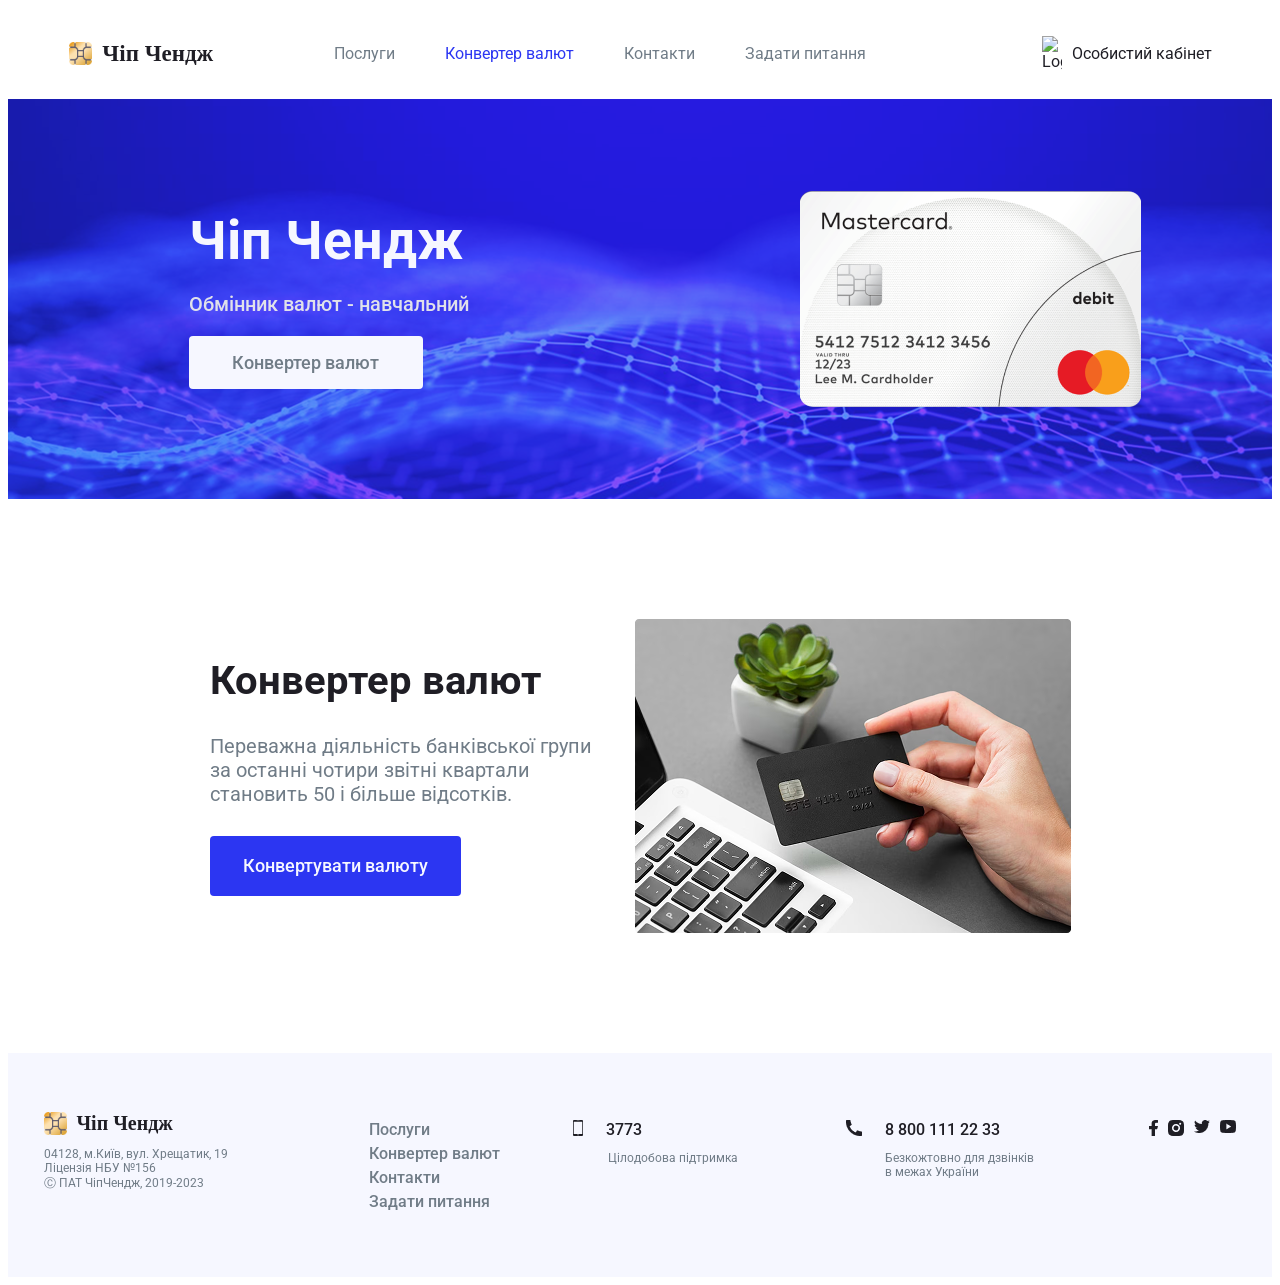
==== index.html @ 42cbcd16 "Rename main.html to index.html" ====
<!doctype html>
<html lang="en">
  <head>
    <meta charset="UTF-8" />
    <meta name="viewport" content="width=device-width, initial-scale=1.0" />
    <title>My First Project</title>
    <link rel="stylesheet" href="style.css" />
    <link rel="preconnect" href="https://fonts.googleapis.com" />
    <link rel="preconnect" href="https://fonts.gstatic.com" crossorigin />
    <link
      href="https://fonts.googleapis.com/css2?family=Roboto:ital,wght@0,100..900;1,100..900&display=swap"
      rel="stylesheet"
    />
  </head>
  <body>
    <header class="logo-wrapper">
      <div class="container-logo">
        <a class="container-logo__text" href="main.html">
          <img class="container-logo__image" src="img/logo.png" alt="Logo" />Чіп
          Чендж
        </a>
      </div>
      <ul class="container-menu">
        <li>Послуги</li>
        <li>
          <a
            class="container-menu__active"
            href="converter.html"
            target="_blank"
            >Конвертер валют</a
          >
        </li>
        <li>Контакти</li>
        <li>Задати питання</li>
      </ul>

      <div class="container-login">
        <a class="container-login__text" href="#">
          <img
            class="container-login__image"
            src="img/login.png"
            alt="Login"
          />Особистий кабінет
        </a>
      </div>
    </header>

    <div class="main-wrapper">
      <div class="sap-container">
        <span class="sap-container__title">Чіп Чендж</span>
        <p class="sap-container__description">Обмінник валют - навчальний</p>
        <button class="sap-container__button">
          <p class="sap-container__button--text">Конвертер валют</p>
        </button>
      </div>
      <img src="img/card.png" alt="Card" />
    </div>

    <div class="converter-wrapper">
      <div class="converter-container">
        <span class="converter-container__title">Конвертер валют</span>
        <span class="converter-container__description">
          Переважна діяльність банківської групи за останні чотири звітні
          квартали становить 50 і більше відсотків.
        </span>
        <button class="converter-container__button">
          <p class="converter-container__button--text">Конвертувати валюту</p>
        </button>
      </div>

      <img src="img/hand_with_card.png" alt="Card" />
    </div>
    <footer class="footer-wrapper">
      <div class="footer-container-logo">
        <a class="footer-container-logo__text" href="main.html"
          ><img
            class="footer-container-logo__image"
            src="img/logo.png"
            alt="Logo"
          />Чіп Чендж
        </a>
        <pre class="footer-container-logo__description">
04128, м.Київ, вул. Хрещатик, 19 
Ліцензія НБУ №156 
Ⓒ ПАТ ЧіпЧендж, 2019-2023
        </pre>
      </div>
      <ul class="footer-container-menu">
        <li>Послуги</li>
        <li>Конвертер валют</li>
        <li>Контакти</li>
        <li>Задати питання</li>
      </ul>
      </ul>

       <div class="footer-container-support">
        <a class="footer-container-support__text" href="main.html"><img
            class="footer-container-support__image"
            src="img/phone.png"
            alt="phone"/>
          3773
        </a>
        
        <p class="footer-container-support__description">
          Цілодобова підтримка
        </p>
      </div>

      <div class="footer-container-number">
        <a class="footer-container-number__text" href="main.html"><img
            class="footer-container-number__image"
            src="img/telephone.png"
            alt="phone"/>
          8 800 111 22 33
        </a>
        
        <pre class="footer-container-number__description">
Безкожтовно для дзвінків 
в межах України
        </pre>
      </div>

      <div class="footer-container-icons">
        <img class="footer-container-icons__facebook" src="img/facebook.png">
        <img class="footer-container-icons__insta" src="img/insta.png">
        <img class="footer-container-icons__twitter" src="img/twitter.png">
        <img class="footer-container-icons__youtube" src="img/youtube.png">

      </div>
    </footer>
  </body>
</html>
---- style.css ----
a:not(.container-menu__active) {
  text-decoration: none;
  color: #1f1e25;
}

.logo-wrapper {
  display: flex;
  justify-content: space-around;
  align-items: center;
  width: 100%;
  height: 91px;
  background-color: #ffffff;
}

.container-logo {
  width: 147px;
  align-items: center;
}

.container-logo__image {
  display: flex;
  justify-content: center;
  align-items: center;
  width: 23px;
  height: 23px;
}

.container-logo__text {
  display: flex;
  justify-content: center;
  align-items: center;
  font-size: 23px;
  font-weight: 700;
  gap: 10px;
  font-family: work sans;
}

.container-menu {
  display: flex;
  justify-content: flex-start;
  align-items: center;
  gap: 50px;
  width: 588px;
  font-family: Roboto;
  color: #707c87;
  list-style-type: none;
  margin: 0;
  padding: 0;
  font-size: 16px;
}

.container-menu__active {
  color: #2c36f2;
  text-decoration: none;
}

.container-login {
  display: flex;
  font-size: 16px;
  justify-content: center;
  align-items: center;
}

.container-login__image {
  display: flex;
  justify-content: center;
  width: 20px;
}

.container-login__text {
  display: flex;
  justify-content: center;
  align-items: center;
  gap: 10px;
  font-family: Roboto;
  font-weight: 400;
}

.main-wrapper {
  display: flex;
  justify-content: space-around;
  align-items: center;
  width: 100%;
  height: 400px;
  background-image: url("img/Rectangle.png");

  box-sizing: border-box;
}

.sap-container {
  width: 400px;
  display: flex;
  justify-content: flex-start;
  flex-direction: column;
  box-sizing: border-box;
  padding-left: 50px;
}

.sap-container__title {
  font-family: Roboto;
  font-size: 54px;
  font-weight: 700;
  color: #f6f7ff;
}

.sap-container__description {
  font-family: Roboto;
  font-size: 20px;
  font-weight: 500;
  color: #e0e1ea;
}

.sap-container__button {
  display: flex;
  align-items: center;
  justify-content: center;
  background: #f6f7ff;
  width: 234px;
  height: 53px;
  border: 0;
  border-radius: 4px;
}

.sap-container__button--text {
  display: flex;
  color: #707c87;
  font-size: 18px;
  font-weight: 500;
  font-family: Roboto;
}

.converter-wrapper {
  display: flex;
  justify-content: center;
  align-items: center;
  width: 100%;
  height: 554px;
}

.converter-container {
  width: 425px;
  display: flex;
  justify-content: flex-start;
  flex-direction: column;
  box-sizing: border-box;
  padding-right: 25px;
  gap: 30px;
}

.converter-container__title {
  font-family: Roboto;
  font-size: 40px;
  font-weight: 700;
  color: #1f1e25;
}

.converter-container__description {
  font-family: Roboto;
  font-size: 20px;
  font-weight: 400;
  color: #707c87;
}

.converter-container__button {
  display: flex;
  justify-content: center;
  align-items: center;
  width: 251px;
  height: 60px;
  border: 0;
  border-radius: 4px;
  background-color: #2c36f2;
}

.converter-container__button--text {
  font-family: Roboto;
  font-size: 18px;
  font-weight: 500;
  color: #f6f7ff;
}

.footer-wrapper {
  display: flex;
  justify-content: space-around;
  align-items: center;
  width: 100%;
  height: 224px;
  background-color: #f6f7ff;
}

.footer-container-logo {
  display: flex;
  justify-content: flex-start;
  flex-direction: column;
  width: 252px;
}

.footer-container-logo__text {
  display: flex;
  justify-content: flex-start;
  align-items: center;
  font-family: Work Sans;
  font-size: 20px;
  font-weight: 700;
  gap: 9px;
}

.footer-container-logo__image {
  width: 23px;
  height: 23px;
}

.footer-container-logo__description {
  font-family: Roboto;
  font-size: 12px;
  font-weight: 400;
  color: #707c87;
}

.footer-container-menu {
  display: flex;
  flex-direction: column;
  list-style-type: none;
  margin: 0;
  padding: 0;
  color: #707c87;
  gap: 5px;
  font-family: Roboto;
  font-weight: 500;
}

.footer-container-support {
  width: 200px;
  height: 90px;
}

.footer-container-support__text {
  display: flex;
  gap: 23px;
  font-family: Roboto;
  font-weight: 500;
  color: #1f1e25;
}

.footer-container-support__image {
  width: 10px;
  height: 16px;
}

.footer-container-support__description {
  display: flex;
  justify-content: center;
  font-family: Roboto;
  font-size: 12px;
  font-weight: 400;
  color: #707c87;
}

.footer-container-number {
  width: 230px;
  height: 90px;
  display: flex;
  flex-direction: column;
}

.footer-container-number__text {
  display: flex;
  gap: 23px;
  font-family: Roboto;
  font-weight: 500;
  color: #1f1e25;
}

.footer-container-number__image {
  width: 16px;
  height: 16px;
}

.footer-container-number__description {
  display: flex;
  justify-content: center;
  font-family: Roboto;
  font-size: 12px;
  font-weight: 400;
  color: #707c87;
}

.footer-container-icons {
  display: flex;
  gap: 10px;
  height: 90px;
}

.footer-container-icons__facebook {
  width: 9px;
  height: 16px;
}

.footer-container-icons__insta {
  width: 16px;
  height: 16px;
}

.footer-container-icons__twitter {
  width: 16px;
  height: 13px;
}

.footer-container-icons__youtube {
  width: 16px;
  height: 13px;
}
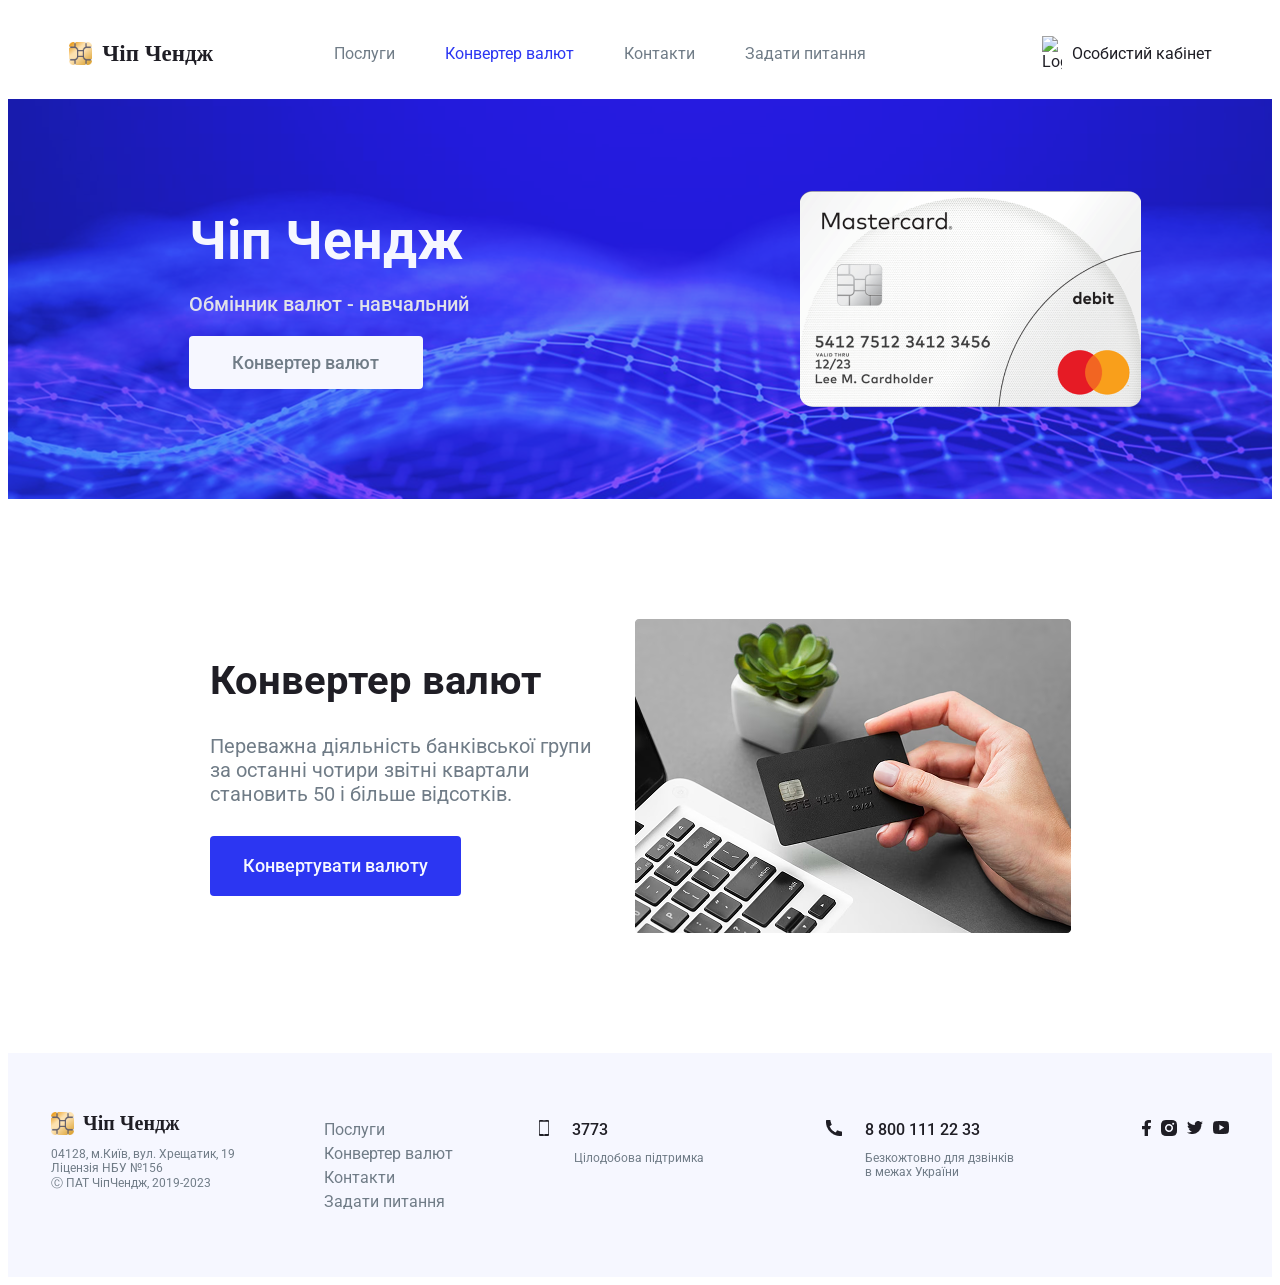
==== commit 6966f3a3: "bugs_fixed" ====
--- a/index.html
+++ b/index.html
@@ -15,7 +15,7 @@
   <body>
     <header class="logo-wrapper">
       <div class="container-logo">
-        <a class="container-logo__text" href="main.html">
+        <a class="container-logo__text" href="main.html" target="_blank">
           <img class="container-logo__image" src="img/logo.png" alt="Logo" />Чіп
           Чендж
         </a>
@@ -53,7 +53,7 @@
           <p class="sap-container__button--text">Конвертер валют</p>
         </button>
       </div>
-      <img src="img/card.png" alt="Card" />
+      <img class="sap-container__image" src="img/card.png" alt="Card" />
     </div>
 
     <div class="converter-wrapper">
@@ -68,11 +68,16 @@
         </button>
       </div>
 
-      <img src="img/hand_with_card.png" alt="Card" />
+      <img
+        class="converter-container__image"
+        src="img/hand_with_card.png"
+        alt="Card"
+      />
     </div>
+
     <footer class="footer-wrapper">
       <div class="footer-container-logo">
-        <a class="footer-container-logo__text" href="main.html"
+        <a class="footer-container-logo__text" href="main.html" target="_blank"
           ><img
             class="footer-container-logo__image"
             src="img/logo.png"
@@ -86,47 +91,69 @@
         </pre>
       </div>
       <ul class="footer-container-menu">
-        <li>Послуги</li>
-        <li>Конвертер валют</li>
-        <li>Контакти</li>
-        <li>Задати питання</li>
-      </ul>
+        <li><a class="footer-container-menu__options" href="#">Послуги</a></li>
+        <li>
+          <a
+            class="footer-container-menu__options"
+            href="converter.html"
+            target="_blank"
+            >Конвертер валют</a
+          >
+        </li>
+        <li><a class="footer-container-menu__options" href="#">Контакти</a></li>
+        <li>
+          <a class="footer-container-menu__options" href="#">Задати питання</a>
+        </li>
       </ul>
 
-       <div class="footer-container-support">
-        <a class="footer-container-support__text" href="main.html"><img
+      <div class="footer-container-support">
+        <a class="footer-container-support__text" href="#"
+          ><img
             class="footer-container-support__image"
             src="img/phone.png"
-            alt="phone"/>
+            alt="phone"
+          />
           3773
         </a>
-        
+
         <p class="footer-container-support__description">
           Цілодобова підтримка
         </p>
       </div>
 
       <div class="footer-container-number">
-        <a class="footer-container-number__text" href="main.html"><img
+        <a class="footer-container-number__text" href="#"
+          ><img
             class="footer-container-number__image"
             src="img/telephone.png"
-            alt="phone"/>
+            alt="phone"
+          />
           8 800 111 22 33
         </a>
-        
+
         <pre class="footer-container-number__description">
 Безкожтовно для дзвінків 
 в межах України
         </pre>
       </div>
 
-      <div class="footer-container-icons">
-        <img class="footer-container-icons__facebook" src="img/facebook.png">
-        <img class="footer-container-icons__insta" src="img/insta.png">
-        <img class="footer-container-icons__twitter" src="img/twitter.png">
-        <img class="footer-container-icons__youtube" src="img/youtube.png">
-
-      </div>
+      <ul class="footer-container-icons">
+        <li>
+          <img
+            class="footer-container-icons__facebook"
+            src="img/facebook.png"
+          />
+        </li>
+        <li>
+          <img class="footer-container-icons__insta" src="img/insta.png" />
+        </li>
+        <li>
+          <img class="footer-container-icons__twitter" src="img/twitter.png" />
+        </li>
+        <li>
+          <img class="footer-container-icons__youtube" src="img/youtube.png" />
+        </li>
+      </ul>
     </footer>
   </body>
 </html>
--- a/style.css
+++ b/style.css
@@ -1,4 +1,4 @@
-a:not(.container-menu__active) {
+a:not(.container-menu__active, .footer-container-menu__options) {
   text-decoration: none;
   color: #1f1e25;
 }
@@ -32,7 +32,6 @@
   font-size: 23px;
   font-weight: 700;
   gap: 10px;
-  font-family: work sans;
 }
 
 .container-menu {
@@ -192,7 +191,6 @@
   display: flex;
   justify-content: flex-start;
   flex-direction: column;
-  width: 252px;
 }
 
 .footer-container-logo__text {
@@ -223,10 +221,14 @@
   list-style-type: none;
   margin: 0;
   padding: 0;
-  color: #707c87;
   gap: 5px;
   font-family: Roboto;
-  font-weight: 500;
+  font-weight: 400;
+}
+
+.footer-container-menu__options {
+  color: #707c87;
+  text-decoration: none;
 }
 
 .footer-container-support {
@@ -289,6 +291,9 @@
   display: flex;
   gap: 10px;
   height: 90px;
+  list-style-type: none;
+  margin: 0;
+  padding: 0;
 }
 
 .footer-container-icons__facebook {
@@ -310,3 +315,646 @@
   width: 16px;
   height: 13px;
 }
+
+@media (max-width: 1200px) {
+  .footer-container-logo__text {
+    font-size: 18px;
+  }
+  .footer-container-logo__image {
+    width: 21px;
+    height: 21px;
+  }
+  .footer-container-logo__description {
+    font-size: 10px;
+  }
+  .footer-container-menu__options {
+    font-size: 14px;
+  }
+  .footer-container-support {
+    width: 170px;
+  }
+  .footer-container-support__text {
+    font-size: 14px;
+  }
+  .footer-container-support__image {
+    width: 8px;
+    height: 14px;
+  }
+  .footer-container-support__description {
+    font-size: 10px;
+  }
+  .footer-container-number {
+    width: 200px;
+  }
+  .footer-container-number__text {
+    font-size: 14px;
+  }
+  .footer-container-number__image {
+    width: 14px;
+    height: 14px;
+  }
+  .footer-container-number__description {
+    font-size: 10px;
+  }
+  .footer-container-icons__facebook {
+    width: 7px;
+    height: 14px;
+  }
+  .footer-container-icons__insta {
+    width: 14px;
+    height: 14px;
+  }
+  .footer-container-icons__twitter {
+    width: 14px;
+    height: 13px;
+  }
+  .footer-container-icons__youtube {
+    width: 14px;
+    height: 11px;
+  }
+  .logo-wrapper {
+    height: 60px;
+  }
+  .container-logo {
+    width: 110px;
+  }
+  .container-logo__text {
+    font-size: 15px;
+  }
+  .container-logo__image {
+    width: 15px;
+    height: 15px;
+  }
+  .container-menu {
+    font-size: 11px;
+    width: 420px;
+  }
+  .container-login {
+    font-size: 11px;
+  }
+  .container-login__image {
+    width: 13px;
+    height: 15px;
+  }
+  .sap-container__title {
+    font-size: 44px;
+  }
+  .sap-container__description {
+    font-size: 13px;
+  }
+  .sap-container__button {
+    width: 152px;
+    height: 32px;
+  }
+  .sap-container__button--text {
+    font-size: 10px;
+  }
+  .sap-container__image {
+    width: 271px;
+  }
+  .converter-container {
+    padding-right: 0;
+    gap: 15px;
+    padding-left: 50px;
+  }
+  .converter-container__title {
+    font-size: 35px;
+  }
+  .converter-container__description {
+    font-size: 13px;
+    width: 261px;
+  }
+  .converter-container__button {
+    width: 206px;
+    height: 35px;
+  }
+  .converter-container__button--text {
+    font-size: 13px;
+  }
+  .converter-container__image {
+    width: 360px;
+  }
+}
+
+@media (max-width: 768px) {
+  .footer-wrapper {
+    height: 616px;
+    gap: 50px;
+    flex-direction: column;
+  }
+  .footer-container-logo {
+    justify-content: center;
+    align-items: center;
+    gap: 15px;
+    width: 200px;
+    padding-top: 20px;
+  }
+
+  .footer-container-logo__text {
+    justify-content: center;
+    gap: 9px;
+  }
+
+  .footer-container-logo__description {
+    margin: 0;
+  }
+
+  .footer-container-menu {
+    align-items: center;
+    gap: 7px;
+  }
+
+  .footer-container-support__text {
+    justify-content: center;
+    gap: 10px;
+    padding-right: 20px;
+  }
+
+  .footer-container-number__text {
+    justify-content: center;
+  }
+  .container-logo {
+    width: 90px;
+  }
+  .container-logo__text {
+    font-size: 13px;
+  }
+  .container-logo__image {
+    width: 13px;
+    height: 13px;
+  }
+  .container-menu {
+    display: none;
+    font-size: 9px;
+    width: 395px;
+    justify-content: center;
+    gap: 30px;
+  }
+  .container-login {
+    font-size: 9px;
+  }
+  .container-login__image {
+    width: 10px;
+    height: 12px;
+  }
+  .main-wrapper {
+    flex-direction: column;
+  }
+  .sap-container {
+    justify-content: center;
+    align-items: center;
+    padding-left: 0;
+    width: auto;
+  }
+  .sap-container__image {
+    width: 241px;
+  }
+  .converter-wrapper {
+    flex-direction: column;
+    justify-content: space-evenly;
+  }
+  .converter-container {
+    align-items: center;
+    padding-left: 0;
+    width: auto;
+  }
+  .converter-container__title {
+    font-size: 30px;
+  }
+  .converter-container__description {
+    font-size: 10px;
+  }
+  .converter-container__button {
+    width: 186px;
+    height: 30px;
+  }
+  .converter-container__button--text {
+    font-size: 11px;
+  }
+  .converter-container__image {
+    width: 300px;
+    padding-right: 0;
+  }
+}
+
+.exchange-wrapper {
+  display: flex;
+  justify-content: center;
+  align-items: center;
+  width: 100%;
+  height: 557px;
+  background-color: #f6f7ff;
+}
+
+.sap-exchange-container {
+  width: 71%;
+  height: 397px;
+  background-color: #ffffff;
+  padding-left: 65px;
+  padding-right: 65px;
+}
+
+.sap-exchange-container__title {
+  font-family: Roboto;
+  font-weight: 700;
+  font-size: 40px;
+}
+
+.sap-exchange-container__first-form {
+  display: flex;
+  justify-content: space-between;
+  align-items: center;
+  width: 100%;
+}
+
+.sap-exchange-container__description {
+  font-family: Roboto;
+  font-weight: 500;
+  font-size: 20px;
+  color: #707c87;
+}
+
+.first-form__number {
+  width: 220px;
+  height: 60px;
+  border-radius: 4px;
+  border-color: #c1c2ca;
+  border-width: 1px;
+  color: #707c87;
+  font-family: Roboto;
+  font-size: 20px;
+  font-weight: 600;
+  text-align: center;
+  margin-right: 15px;
+  margin-bottom: 24px;
+}
+
+.first-form__volute {
+  width: 120px;
+  height: 63px;
+  border-radius: 4px;
+  border-width: 1px;
+  border-color: #c1c2ca;
+  font-size: 20px;
+  font-family: Roboto;
+  font-weight: 600;
+  text-align: center;
+  color: #707c87;
+}
+
+.first-form__calendar {
+  width: 224px;
+  height: 60px;
+  border-radius: 4px;
+  border-width: 1px;
+  border-color: #c1c2ca;
+  font-family: Roboto;
+  font-weight: 600;
+  font-size: 20px;
+  color: #707c87;
+}
+
+.second-form__number {
+  width: 220px;
+  height: 60px;
+  border-radius: 4px;
+  border-width: 1px;
+  border-color: #c1c2ca;
+  font-family: Roboto;
+  font-weight: 600;
+  font-size: 20px;
+  color: #707c87;
+  text-align: center;
+  margin-right: 15px;
+  margin-bottom: 24px;
+}
+
+.second-form__volute {
+  width: 120px;
+  height: 63px;
+  border-radius: 4px;
+  border-width: 1px;
+  border-color: #c1c2ca;
+  font-family: Roboto;
+  font-weight: 600;
+  font-size: 20px;
+  color: #707c87;
+  text-align: center;
+}
+
+.second-form__container-button {
+  width: 100%;
+  display: flex;
+  justify-content: flex-end;
+}
+
+.second-form__container-button--button {
+  width: 220px;
+  height: 60px;
+  border-radius: 4px;
+  background-color: #2c36f2;
+  font-family: Roboto;
+  font-weight: 500;
+  font-size: 18px;
+  text-align: center;
+  color: #f6f7ff;
+  border: 0;
+}
+
+.sap-exchange-container__form--image {
+  margin-bottom: 25px;
+}
+
+.history-wrapper {
+  display: flex;
+  justify-content: center;
+  align-items: center;
+  width: 100%;
+  height: 557px;
+  background-color: #ffffff;
+}
+
+.history-container {
+  width: 71%;
+  height: 397px;
+  background-color: #f6f7ff;
+  padding-left: 65px;
+  padding-right: 65px;
+}
+
+.intro-container {
+  display: flex;
+  justify-content: space-between;
+  align-items: center;
+}
+
+.intro-container__title {
+  font-family: Roboto;
+  font-weight: 500;
+  font-size: 28px;
+  color: #1f1e3f;
+}
+
+.intro-container__button {
+  width: 187px;
+  height: 51px;
+  border-radius: 4px;
+  border: 0;
+  background-color: #2c36f2;
+  font-family: Roboto;
+  font-weight: 500;
+  font-size: 16px;
+  text-align: center;
+  color: #f6f7ff;
+}
+
+.transactions {
+  display: flex;
+  align-items: center;
+  justify-content: space-between;
+  padding-top: 36px;
+  gap: 20px;
+}
+
+.first-column-transactions {
+  display: flex;
+  flex-direction: column;
+  gap: 16px;
+}
+
+.second-column-transactions {
+  display: flex;
+  flex-direction: column;
+  gap: 16px;
+}
+
+.column-transactions {
+  display: flex;
+  justify-content: center;
+  align-items: center;
+  gap: 15px;
+  width: 350px;
+  height: 42px;
+  background-color: #ffffff;
+  border-width: 2px;
+  border-color: #c1c2ca;
+}
+
+.column-transaction__date {
+  font-family: Roboto;
+  font-weight: 400;
+  font-size: 18px;
+  color: #c1c2ca;
+}
+
+.column-transaction__quantity {
+  font-family: Roboto;
+  font-weight: 600;
+  font-size: 18px;
+  color: #707c87;
+}
+
+.column-transaction__image {
+  width: 13.94px;
+  height: 10px;
+  border-color: #c1c2ca;
+  border-width: 2px;
+}
+
+@media (max-width: 1200px) {
+  .exchange-wrapper {
+    height: 500px;
+  }
+  .sap-exchange-container {
+    height: 420px;
+  }
+  .sap-exchange-container__title {
+    font-size: 37px;
+    text-align: center;
+    padding-left: 0;
+  }
+  .sap-exchange-container__description {
+    font-size: 17px;
+  }
+  .first-form {
+    display: flex;
+    flex-direction: column;
+  }
+  .first-form__number {
+    width: 215px;
+    height: 55px;
+    font-size: 17px;
+    margin-right: 0;
+  }
+  .first-form__volute {
+    width: 115px;
+    height: 58px;
+    font-size: 17px;
+  }
+  .first-form__calendar {
+    width: 219px;
+    height: 55px;
+    font-size: 17px;
+  }
+
+  .sap-exchange-container__form--image {
+    margin-top: 50px;
+  }
+
+  .second-form {
+    display: flex;
+    flex-direction: column;
+    align-items: end;
+  }
+
+  .second-form__number {
+    width: 215px;
+    height: 55px;
+    font-size: 17px;
+    margin-right: 0;
+  }
+  .second-form__volute {
+    width: 115px;
+    height: 58px;
+    font-size: 17px;
+  }
+  .second-form__container-button--button {
+    width: 215px;
+    height: 55px;
+    font-size: 15px;
+    margin-left: 0;
+  }
+  .history-wrapper {
+    height: 610px;
+  }
+  .history-container {
+    height: 550px;
+  }
+  .intro-container {
+    justify-content: space-around;
+    gap: 0;
+  }
+  .intro-container__title {
+    font-size: 25px;
+  }
+  .intro-container__button {
+    width: 182px;
+    height: 46px;
+    font-size: 15px;
+  }
+  .transactions {
+    flex-direction: column;
+  }
+  .column-transactions {
+    width: 345px;
+    height: 37px;
+  }
+  .column-transaction__date {
+    font-size: 15px;
+  }
+  .column-transaction__quantity {
+    font-size: 15px;
+  }
+  .column-transaction__image {
+    width: 10.94px;
+    height: 7px;
+  }
+}
+
+@media (max-width: 768px) {
+  .exchange-wrapper {
+    height: 800px;
+  }
+  .sap-exchange-container {
+    height: 745px;
+    padding-left: 30px;
+    padding-right: 30px;
+  }
+  .sap-exchange-container__title {
+    font-size: 35px;
+    padding-left: 3px;
+  }
+  .sap-exchange-container__description {
+    font-size: 15px;
+  }
+  .sap-exchange-container__first-form {
+    flex-direction: column;
+    align-items: center;
+  }
+  .first-form {
+    align-items: center;
+  }
+  .first-form__number {
+    width: 210px;
+    height: 50px;
+    font-size: 15px;
+  }
+  .first-form__volute {
+    width: 110px;
+    height: 53px;
+    font-size: 15px;
+  }
+  .first-form__calendar {
+    width: 214px;
+    height: 50px;
+    font-size: 15px;
+  }
+
+  .sap-exchange-container__form--image {
+    margin-top: 35px;
+  }
+
+  .second-form {
+    align-items: center;
+  }
+
+  .second-form__number {
+    width: 210px;
+    height: 50px;
+    font-size: 15px;
+    margin-right: 0;
+  }
+  .second-form__volute {
+    width: 110px;
+    height: 53px;
+    font-size: 15px;
+  }
+  .second-form__container-button--button {
+    width: 210px;
+    text-align: center;
+    height: 50px;
+    font-size: 13px;
+  }
+  .history-container {
+    height: 554px;
+    padding-left: 30px;
+    padding-right: 30px;
+  }
+  .intro-container {
+    justify-content: space-between;
+    flex-direction: column;
+    align-items: center;
+  }
+  .intro-container__title {
+    font-size: 23px;
+  }
+  .intro-container__button {
+    width: 177px;
+    height: 41px;
+    font-size: 12px;
+  }
+  .column-transactions {
+    width: 260px;
+    height: 32px;
+  }
+  .column-transaction__date {
+    font-size: 13px;
+  }
+  .column-transaction__quantity {
+    font-size: 13px;
+  }
+  .column-transaction__image {
+    width: 9.94px;
+    height: 6px;
+  }
+}
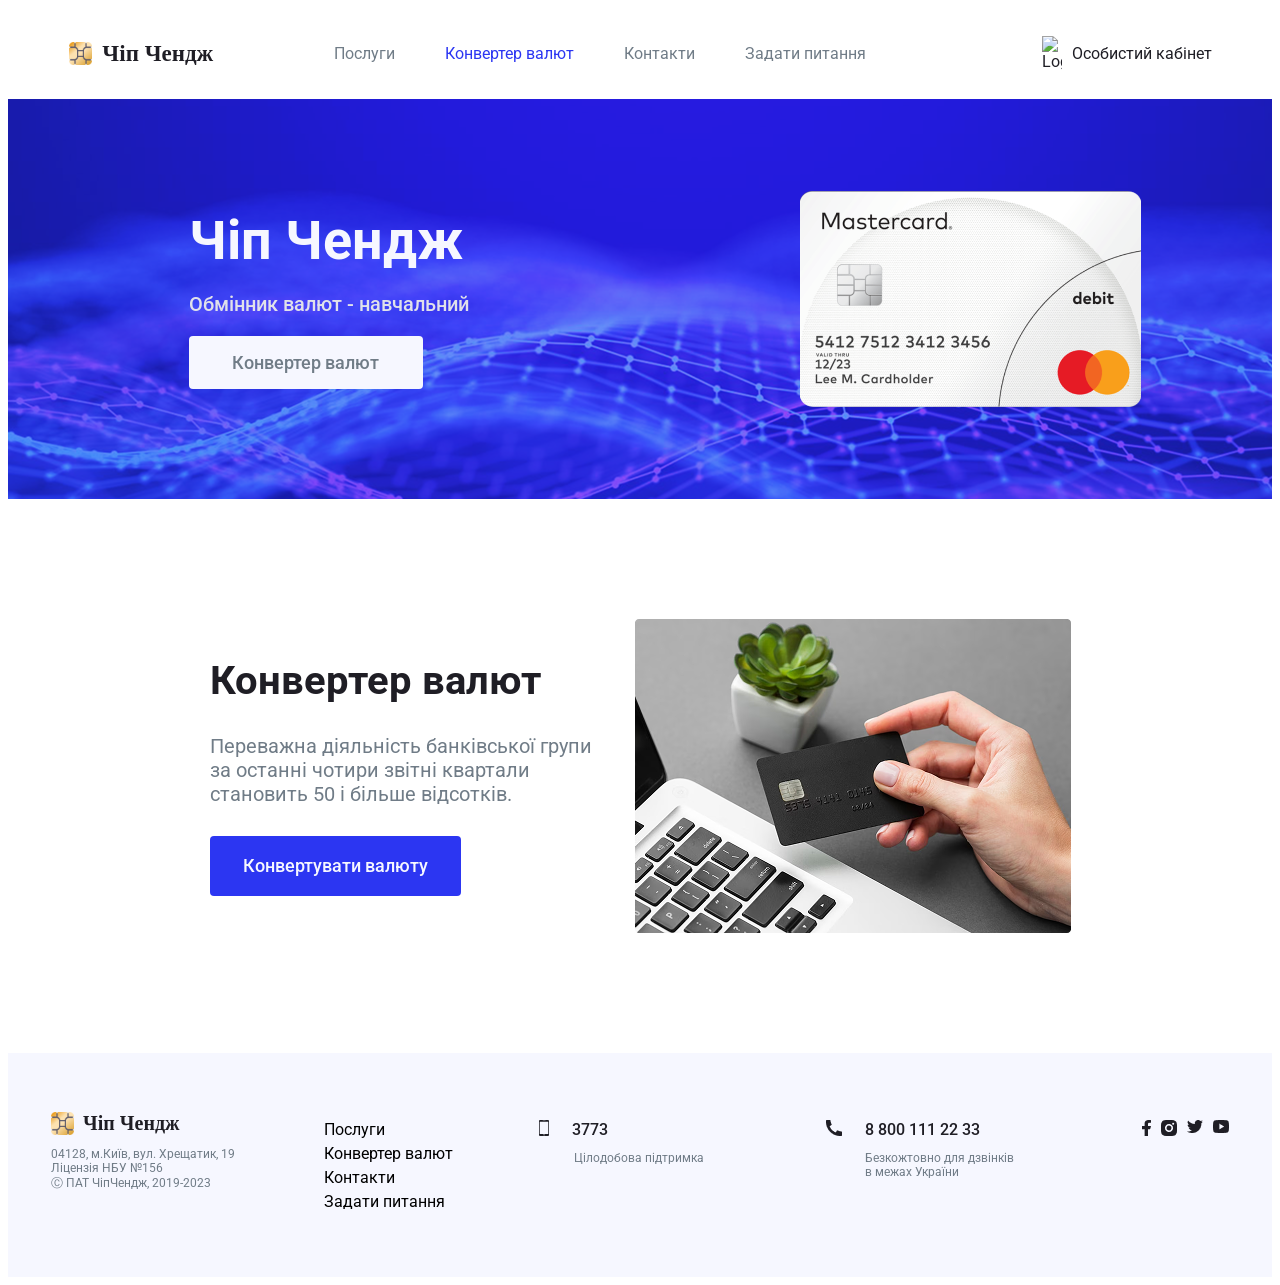
==== commit 61ad394b: "Merge branch 'main' into second_branch" ====
--- a/index.html
+++ b/index.html
@@ -15,7 +15,7 @@
   <body>
     <header class="logo-wrapper">
       <div class="container-logo">
-        <a class="container-logo__text" href="main.html" target="_blank">
+        <a class="container-logo__text" href="main.html">
           <img class="container-logo__image" src="img/logo.png" alt="Logo" />Чіп
           Чендж
         </a>
@@ -53,7 +53,7 @@
           <p class="sap-container__button--text">Конвертер валют</p>
         </button>
       </div>
-      <img class="sap-container__image" src="img/card.png" alt="Card" />
+      <img src="img/card.png" alt="Card" />
     </div>
 
     <div class="converter-wrapper">
@@ -68,16 +68,11 @@
         </button>
       </div>
 
-      <img
-        class="converter-container__image"
-        src="img/hand_with_card.png"
-        alt="Card"
-      />
+      <img src="img/hand_with_card.png" alt="Card" />
     </div>
-
     <footer class="footer-wrapper">
       <div class="footer-container-logo">
-        <a class="footer-container-logo__text" href="main.html" target="_blank"
+        <a class="footer-container-logo__text" href="main.html"
           ><img
             class="footer-container-logo__image"
             src="img/logo.png"
@@ -91,69 +86,47 @@
         </pre>
       </div>
       <ul class="footer-container-menu">
-        <li><a class="footer-container-menu__options" href="#">Послуги</a></li>
-        <li>
-          <a
-            class="footer-container-menu__options"
-            href="converter.html"
-            target="_blank"
-            >Конвертер валют</a
-          >
-        </li>
-        <li><a class="footer-container-menu__options" href="#">Контакти</a></li>
-        <li>
-          <a class="footer-container-menu__options" href="#">Задати питання</a>
-        </li>
+        <li>Послуги</li>
+        <li>Конвертер валют</li>
+        <li>Контакти</li>
+        <li>Задати питання</li>
+      </ul>
       </ul>
 
-      <div class="footer-container-support">
-        <a class="footer-container-support__text" href="#"
-          ><img
+       <div class="footer-container-support">
+        <a class="footer-container-support__text" href="main.html"><img
             class="footer-container-support__image"
             src="img/phone.png"
-            alt="phone"
-          />
+            alt="phone"/>
           3773
         </a>
-
+        
         <p class="footer-container-support__description">
           Цілодобова підтримка
         </p>
       </div>
 
       <div class="footer-container-number">
-        <a class="footer-container-number__text" href="#"
-          ><img
+        <a class="footer-container-number__text" href="main.html"><img
             class="footer-container-number__image"
             src="img/telephone.png"
-            alt="phone"
-          />
+            alt="phone"/>
           8 800 111 22 33
         </a>
-
+        
         <pre class="footer-container-number__description">
 Безкожтовно для дзвінків 
 в межах України
         </pre>
       </div>
 
-      <ul class="footer-container-icons">
-        <li>
-          <img
-            class="footer-container-icons__facebook"
-            src="img/facebook.png"
-          />
-        </li>
-        <li>
-          <img class="footer-container-icons__insta" src="img/insta.png" />
-        </li>
-        <li>
-          <img class="footer-container-icons__twitter" src="img/twitter.png" />
-        </li>
-        <li>
-          <img class="footer-container-icons__youtube" src="img/youtube.png" />
-        </li>
-      </ul>
+      <div class="footer-container-icons">
+        <img class="footer-container-icons__facebook" src="img/facebook.png">
+        <img class="footer-container-icons__insta" src="img/insta.png">
+        <img class="footer-container-icons__twitter" src="img/twitter.png">
+        <img class="footer-container-icons__youtube" src="img/youtube.png">
+
+      </div>
     </footer>
   </body>
 </html>
